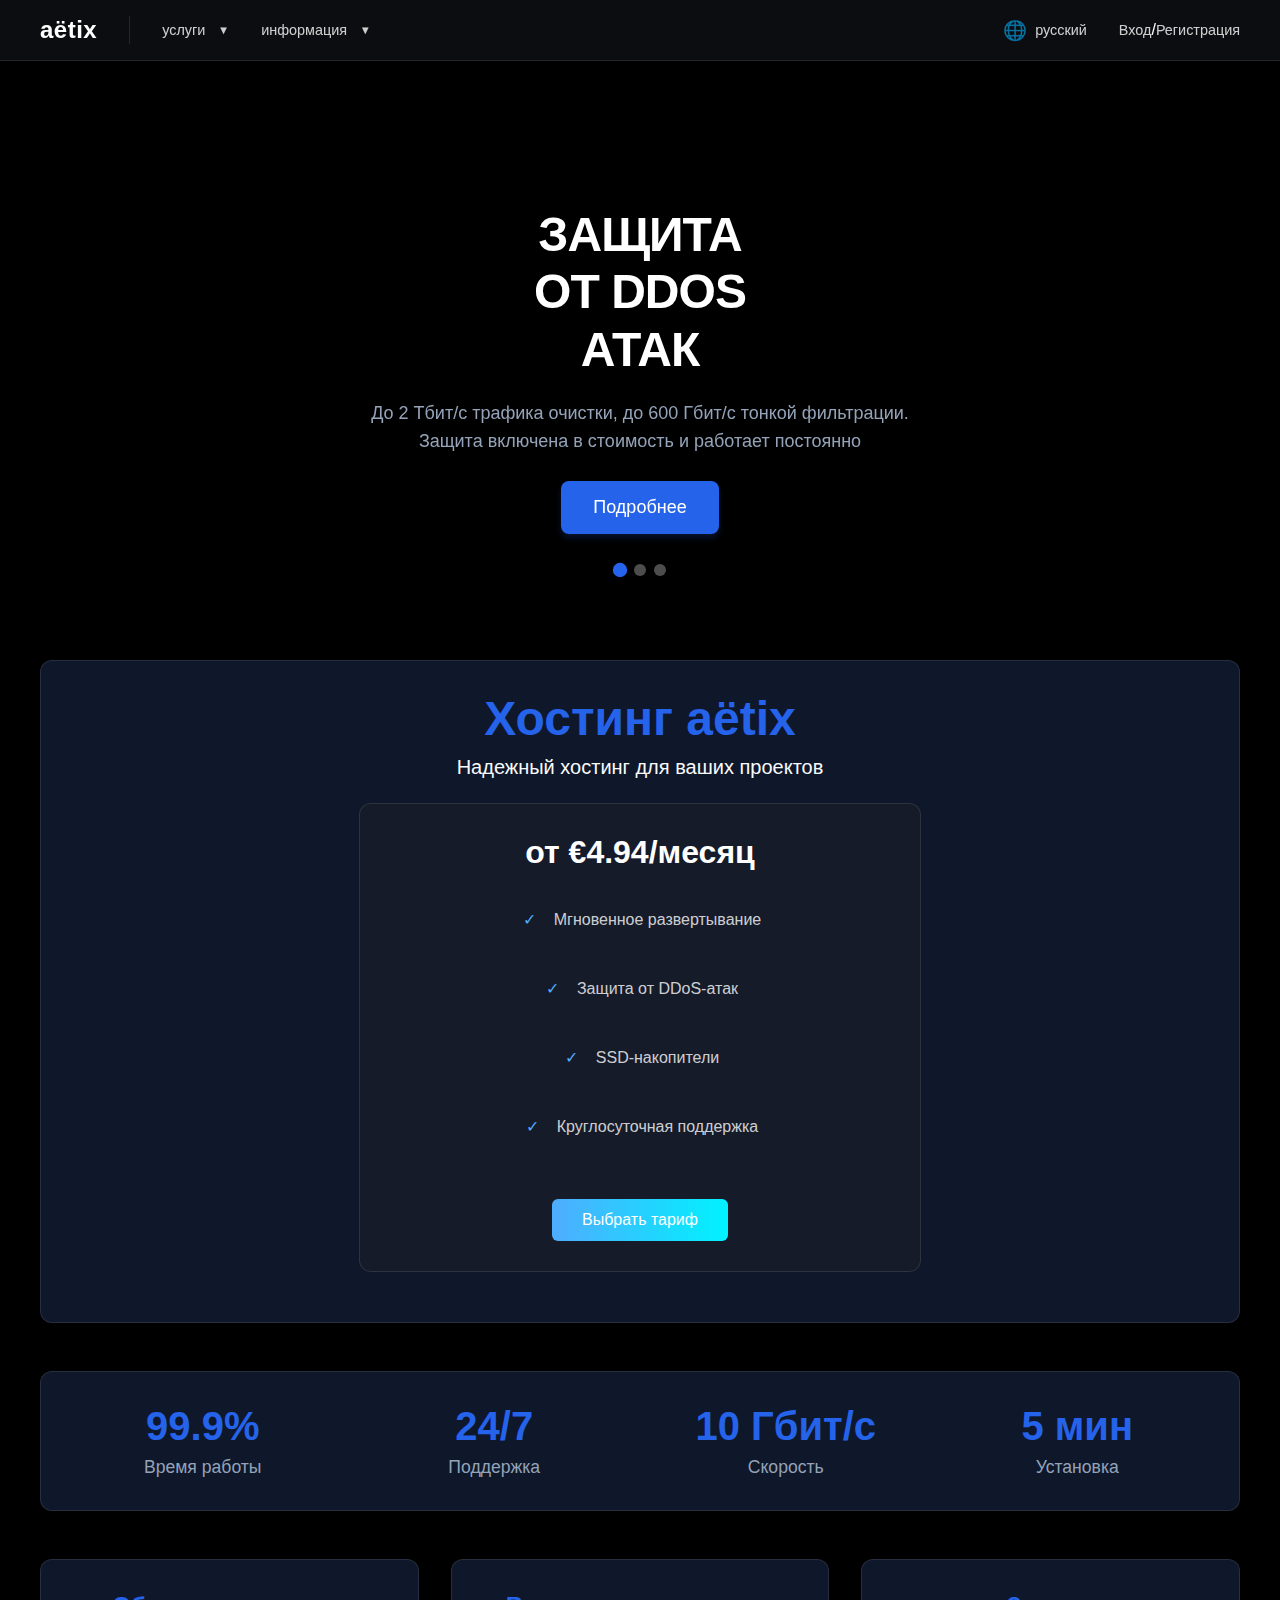
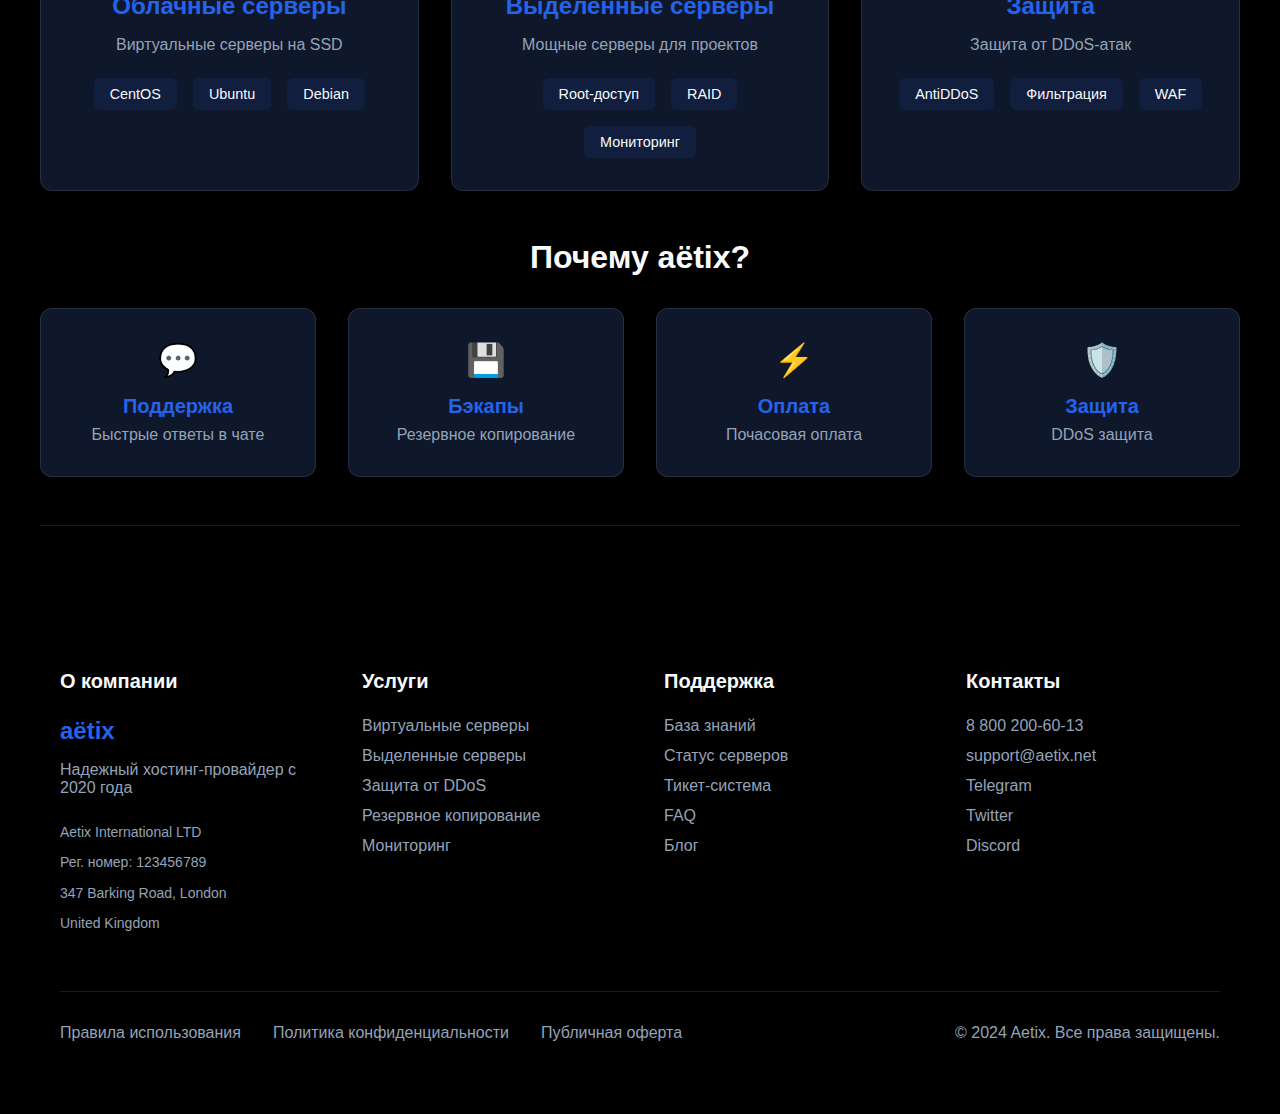
==== index.html @ a1e2b051 "Первоначальная версия хостинг-сайта aёtix" ====
<!DOCTYPE html>
<html lang="ru">
<head>
    <meta charset="UTF-8">
    <meta name="viewport" content="width=device-width, initial-scale=1.0">
    <title>aёtix — Хостинг</title>
    <link rel="stylesheet" href="css/base.css">
    <link rel="stylesheet" href="css/navbar.css">
    <link rel="stylesheet" href="css/hero.css">
    <link rel="stylesheet" href="css/pricing.css">
    <link rel="stylesheet" href="css/stats.css">
    <link rel="stylesheet" href="css/services.css">
    <link rel="stylesheet" href="css/benefits.css">
    <link rel="stylesheet" href="css/footer.css">
    <link rel="stylesheet" href="https://cdn.jsdelivr.net/npm/swiper@8/swiper-bundle.min.css">
    <link rel="stylesheet" href="css/swiper.css">
</head>
<body>
    <nav class="navbar">
        <div class="nav-container">
            <div class="nav-left">
                <a href="/" class="logo">aёtix</a>
                <button class="burger-menu" aria-label="Открыть меню">
                    <span class="burger-line"></span>
                    <span class="burger-line"></span>
                    <span class="burger-line"></span>
                </button>
            </div>
            <div class="nav-center">
                <div class="dropdown">
                    <a href="#" class="nav-item">услуги <span class="dropdown-arrow">▼</span></a>
                    <div class="dropdown-menu">
                        <a href="/vds.html" class="dropdown-item">
                            <span class="dropdown-icon">🌐</span>
                            <div class="dropdown-content">
                                <div class="dropdown-title">облачные серверы (VDS)</div>
                                <div class="dropdown-description">современные процессоры и NVMe SSD</div>
                            </div>
                        </a>
                        <a href="/hicpu2.html" class="dropdown-item">
                            <span class="dropdown-icon">⚡</span>
                            <div class="dropdown-content">
                                <div class="dropdown-title">high-cpu серверы</div>
                                <div class="dropdown-description">невероятно быстрые и мощные</div>
                            </div>
                        </a>
                    </div>
                </div>
                <div class="dropdown">
                    <a href="#" class="nav-item">информация <span class="dropdown-arrow">▼</span></a>
                    <div class="dropdown-menu">
                        <a href="/contacts.html" class="dropdown-item">
                            <span class="dropdown-icon">📞</span>
                            <div class="dropdown-content">
                                <div class="dropdown-title">контакты</div>
                                <div class="dropdown-description">связаться с нами</div>
                            </div>
                        </a>
                    </div>
                </div>
            </div>
            <div class="nav-right">
                <div class="language-selector">
                    <span class="globe-icon">🌐</span>
                    <span>русский</span>
                </div>
                <div class="auth-buttons">
                    <a href="#" class="nav-item">Вход</a> / <a href="#" class="nav-item">Регистрация</a>
                </div>
            </div>
            <div class="nav-mobile" id="navMobile"></div>
        </div>
    </nav>

    <div class="container">
        <div class="swiper-section">
            <div class="swiper">
                <div class="swiper-wrapper">
                    <div class="swiper-slide">
                        <div class="slide-content">
                            <h1>ЗАЩИТА<br>ОТ DDOS<br>АТАК</h1>
                            <p>До 2 Тбит/с трафика очистки, до 600 Гбит/с тонкой фильтрации.<br>Защита включена в стоимость и работает постоянно</p>
                            <a href="#" class="slide-button">Подробнее</a>
                        </div>
                    </div>
                    <div class="swiper-slide">
                        <div class="slide-content">
                            <h1>ОБЛАЧНЫЕ<br>СЕРВЕРЫ<br>VDS</h1>
                            <p>Виртуальные серверы на мощных процессорах AMD<br>и NVMe SSD накопителях</p>
                            <a href="/vds.html" class="slide-button">Выбрать сервер</a>
                        </div>
                    </div>
                    <div class="swiper-slide">
                        <div class="slide-content">
                            <h1>HIGH-CPU<br>СЕРВЕРЫ</h1>
                            <p>Самые мощные виртуальные серверы на базе<br>AMD Ryzen Threadripper 3990X и Intel Core i9-12900K</p>
                            <a href="/hicpu2.html" class="slide-button">Выбрать сервер</a>
                        </div>
                    </div>
                </div>
                <div class="swiper-pagination"></div>
            </div>
        </div>

        <div class="hero-section">
            <div class="hero-text">
                <h1>Хостинг aёtix</h1>
                <p>Надежный хостинг для ваших проектов</p>
            </div>
            <div class="price-section">
                <div class="price-tag">от €4.94/месяц</div>
                <ul class="features-list">
                    <li>Мгновенное развертывание</li>
                    <li>Защита от DDoS-атак</li>
                    <li>SSD-накопители</li>
                    <li>Круглосуточная поддержка</li>
                </ul>
                <a href="/vds.html" class="cta-button">Выбрать тариф</a>
            </div>
        </div>

        <div class="stats-section">
            <div class="stat-item">
                <div class="stat-number">99.9%</div>
                <div class="stat-label">Время работы</div>
            </div>
            <div class="stat-item">
                <div class="stat-number">24/7</div>
                <div class="stat-label">Поддержка</div>
            </div>
            <div class="stat-item">
                <div class="stat-number">10 Гбит/с</div>
                <div class="stat-label">Скорость</div>
            </div>
            <div class="stat-item">
                <div class="stat-number">5 мин</div>
                <div class="stat-label">Установка</div>
            </div>
        </div>

        <div class="services-grid">
            <div class="service-card">
                <h2 class="service-title">Облачные серверы</h2>
                <p>Виртуальные серверы на SSD</p>
                <ul class="os-list">
                    <li class="os-item">CentOS</li>
                    <li class="os-item">Ubuntu</li>
                    <li class="os-item">Debian</li>
                </ul>
            </div>

            <div class="service-card">
                <h2 class="service-title">Выделенные серверы</h2>
                <p>Мощные серверы для проектов</p>
                <ul class="os-list">
                    <li class="os-item">Root-доступ</li>
                    <li class="os-item">RAID</li>
                    <li class="os-item">Мониторинг</li>
                </ul>
            </div>

            <div class="service-card">
                <h2 class="service-title">Защита</h2>
                <p>Защита от DDoS-атак</p>
                <ul class="os-list">
                    <li class="os-item">AntiDDoS</li>
                    <li class="os-item">Фильтрация</li>
                    <li class="os-item">WAF</li>
                </ul>
            </div>
        </div>

        <div class="why-section">
            <h2>Почему aёtix?</h2>
            <div class="benefits-grid">
                <div class="benefit-card">
                    <div class="benefit-icon">💬</div>
                    <h3>Поддержка</h3>
                    <p>Быстрые ответы в чате</p>
                </div>

                <div class="benefit-card">
                    <div class="benefit-icon">💾</div>
                    <h3>Бэкапы</h3>
                    <p>Резервное копирование</p>
                </div>

                <div class="benefit-card">
                    <div class="benefit-icon">⚡</div>
                    <h3>Оплата</h3>
                    <p>Почасовая оплата</p>
                </div>

                <div class="benefit-card">
                    <div class="benefit-icon">🛡️</div>
                    <h3>Защита</h3>
                    <p>DDoS защита</p>
                </div>
            </div>
        </div>

        <footer class="footer-section">
            <div class="container">
                <div class="footer-content">
                    <div class="footer-column">
                        <h3>О компании</h3>
                        <div class="company-logo">aёtix</div>
                        <p class="company-description">Надежный хостинг-провайдер с 2020 года</p>
                        <div class="company-info">
                            <p>Aetix International LTD</p>
                            <p>Рег. номер: 123456789</p>
                            <p>347 Barking Road, London</p>
                            <p>United Kingdom</p>
                        </div>
                    </div>
                    
                    <div class="footer-column">
                        <h3>Услуги</h3>
                        <ul>
                            <li><a href="#">Виртуальные серверы</a></li>
                            <li><a href="#">Выделенные серверы</a></li>
                            <li><a href="#">Защита от DDoS</a></li>
                            <li><a href="#">Резервное копирование</a></li>
                            <li><a href="#">Мониторинг</a></li>
                        </ul>
                    </div>
                    
                    <div class="footer-column">
                        <h3>Поддержка</h3>
                        <ul>
                            <li><a href="#">База знаний</a></li>
                            <li><a href="#">Статус серверов</a></li>
                            <li><a href="#">Тикет-система</a></li>
                            <li><a href="#">FAQ</a></li>
                            <li><a href="#">Блог</a></li>
                        </ul>
                    </div>
                    
                    <div class="footer-column">
                        <h3>Контакты</h3>
                        <ul class="contacts-list">
                            <li><a href="tel:88002006013">8 800 200-60-13</a></li>
                            <li><a href="mailto:support@aetix.net">support@aetix.net</a></li>
                            <li><a href="#">Telegram</a></li>
                            <li><a href="#">Twitter</a></li>
                            <li><a href="#">Discord</a></li>
                        </ul>
                    </div>
                </div>

                <div class="footer-bottom">
                    <div class="footer-links">
                        <a href="#">Правила использования</a>
                        <a href="#">Политика конфиденциальности</a>
                        <a href="#">Публичная оферта</a>
                    </div>
                    <div class="copyright">
                        © 2024 Aetix. Все права защищены.
                    </div>
                </div>
            </div>
        </footer>
    </div>
    <script src="https://cdn.jsdelivr.net/npm/swiper@8/swiper-bundle.min.js"></script>
    <script src="js/navbar.js"></script>
    <script>
        new Swiper('.swiper', {
            direction: 'horizontal',
            loop: true,
            autoplay: {
                delay: 5000,
                disableOnInteraction: false,
            },
            pagination: {
                el: '.swiper-pagination',
                clickable: true,
            },
            effect: 'slide',
            speed: 1000,
        });
    </script>
</body>
</html>
---- css/base.css ----
:root {
    --primary: #2563EB;
    --primary-dark: #1E40AF;
    --background: #0F172A;
    --text: #F8FAFC;
    --text-secondary: #94A3B8;
    --border: rgba(255, 255, 255, 0.1);
}

* {
    margin: 0;
    padding: 0;
}

body {
    margin: 0;
    padding: 0;
    font-family: Arial, sans-serif;
    background-color: #000000;
    color: #fff;
}

.container {
    max-width: 1200px;
    margin: 0 auto;
    padding: 80px 20px 20px;
}

@media (max-width: 480px) {
    .container {
        padding: 60px 15px 15px;
    }
}
---- css/navbar.css ----
.navbar {
    background-color: rgba(15, 16, 20, 0.8);
    padding: 1rem 0;
    backdrop-filter: blur(10px);
    position: fixed;
    width: 100%;
    top: 0;
    z-index: 100;
    border-bottom: 1px solid rgba(255, 255, 255, 0.1);
}

.nav-container {
    max-width: 1200px;
    margin: 0 auto;
    display: flex;
    justify-content: space-between;
    align-items: center;
    padding: 0 2rem;
    position: relative;
}

.nav-left {
    display: flex;
    align-items: center;
    gap: 2rem;
}

.nav-center {
    display: flex;
    align-items: center;
    gap: 2rem;
    margin-left: 2rem;
}

.nav-right {
    display: flex;
    align-items: center;
    gap: 2rem;
    margin-left: auto;
}

.logo {
    font-size: 1.5rem;
    text-decoration: none;
    color: #fff;
    font-weight: bold;
    letter-spacing: 0.5px;
    padding-right: 2rem;
    border-right: 1px solid rgba(255, 255, 255, 0.1);
    transition: opacity 0.2s ease;
}

.logo:hover {
    opacity: 0.9;
}

.nav-item {
    text-decoration: none;
    color: rgba(255, 255, 255, 0.8);
    font-size: 0.9rem;
    display: flex;
    align-items: center;
    gap: 0.5rem;
    transition: color 0.2s ease;
}

.dropdown {
    position: relative;
}

.nav-mobile {
    display: flex;
    align-items: center;
    gap: 2rem;
}

/* Общие стили для выпадающих меню */
.dropdown-menu {
    position: absolute;
    top: calc(100% + 0.5rem);
    left: 0;
    background-color: rgba(15, 23, 42, 0.98);
    border: 1px solid rgba(255, 255, 255, 0.1);
    border-radius: 12px;
    padding: 0.6rem;
    min-width: 240px;
    opacity: 0;
    visibility: hidden;
    transform: translateY(-10px);
    transition: all 0.2s ease;
    box-shadow: 0 4px 20px rgba(0, 0, 0, 0.3);
    backdrop-filter: blur(10px);
}

/* Общие стили для пунктов меню */
.dropdown-item {
    display: flex;
    align-items: center;
    gap: 0.8rem;
    padding: 0.8rem;
    color: rgba(255, 255, 255, 0.9);
    text-decoration: none;
    transition: all 0.2s ease;
    border-radius: 8px;
    margin-bottom: 0.2rem;
}

.dropdown-item:last-child {
    margin-bottom: 0;
}

.dropdown-item:hover {
    background-color: rgba(37, 99, 235, 0.2);
    color: #fff;
}

.dropdown-icon {
    display: flex;
    align-items: center;
    justify-content: center;
    width: 32px;
    height: 32px;
    background: rgba(37, 99, 235, 0.1);
    border-radius: 8px;
    font-size: 1.1rem;
}

.dropdown-content {
    flex: 1;
}

.dropdown-title {
    font-size: 0.9rem;
    font-weight: 500;
    color: #fff;
    margin-bottom: 0.1rem;
}

.dropdown-description {
    font-size: 0.8rem;
    color: rgba(255, 255, 255, 0.6);
    line-height: 1.3;
}

/* Общие стили для появления меню */
.dropdown:hover .dropdown-menu {
    opacity: 1;
    visibility: visible;
    transform: translateY(0);
}

/* Стили для контента в меню "Услуги" */
.dropdown:first-child .dropdown-content {
    flex: 1;
}

.dropdown:first-child .dropdown-title {
    font-size: 0.9rem;
    font-weight: 500;
    color: #fff;
    margin-bottom: 0.1rem;
}

.dropdown:first-child .dropdown-description {
    font-size: 0.8rem;
    color: rgba(255, 255, 255, 0.6);
    line-height: 1.3;
}

/* Стрелка выпадающего меню */
.dropdown-arrow {
    font-size: 0.7rem;
    margin-left: 0.3rem;
    transition: transform 0.2s ease;
}

.dropdown:hover .dropdown-arrow {
    transform: rotate(180deg);
}

/* Анимация появления меню */
@keyframes menuAppear {
    from {
        opacity: 0;
        transform: translateY(-10px);
    }
    to {
        opacity: 1;
        transform: translateY(0);
    }
}

.dropdown-menu {
    animation: menuAppear 0.2s ease forwards;
}

/* Стили для активного состояния */
.nav-item.active {
    color: #fff;
}

.nav-item.active .dropdown-arrow {
    transform: rotate(180deg);
}

.language-selector {
    display: flex;
    align-items: center;
    gap: 0.5rem;
    font-size: 0.9rem;
    color: rgba(255, 255, 255, 0.8);
    cursor: pointer;
}

.globe-icon {
    font-size: 1.2rem;
    opacity: 0.8;
}

.auth-buttons {
    display: flex;
    align-items: center;
}

.nav-item:hover {
    color: #fff;
}

.language-selector:hover {
    color: #fff;
}

.language-selector:hover .globe-icon {
    opacity: 1;
}

.contact-details {
    padding: 0;
}

.contact-details.no-border {
    border-top: none;
    margin-top: 0;
}

.contact-item {
    display: flex;
    align-items: center;
    gap: 0.75rem;
    padding: 0.5rem 0;
    color: rgba(255, 255, 255, 0.8);
    text-decoration: none;
    font-size: 0.95rem;
    transition: all 0.2s ease;
}

.contact-item:hover {
    color: #fff;
}

.contact-icon {
    font-size: 1rem;
    opacity: 0.7;
    color: rgba(255, 255, 255, 0.6);
}

.social-links {
    display: flex;
    flex-direction: column;
    gap: 0.5rem;
    margin-top: 1rem;
}

.social-link {
    display: flex;
    align-items: center;
    gap: 0.75rem;
    color: rgba(255, 255, 255, 0.8);
    text-decoration: none;
    font-size: 0.95rem;
    padding: 0.5rem 0;
    transition: all 0.2s ease;
}

.social-link:hover {
    color: #fff;
}

.social-icon {
    font-size: 1rem;
    opacity: 0.7;
    color: rgba(255, 255, 255, 0.6);
}

.burger-menu {
    display: none;
    background: none;
    border: none;
    cursor: pointer;
    padding: 0;
    margin-left: 0;
}

.burger-line {
    display: block;
    width: 25px;
    height: 2px;
    background-color: #F8FAFC;
    margin: 5px 0;
    transition: transform 0.3s ease;
}

@media (max-width: 768px) {
    .burger-menu {
        display: block;
        margin-left: 0.5rem;
    }

    .logo {
        padding-right: 0.5rem;
    }

    .nav-left {
        gap: 0;
    }

    .nav-center {
        display: none;
        position: absolute;
        top: 100%;
        left: 0;
        width: 250px;
        background-color: rgba(15, 16, 20, 0.98);
        padding: 1rem;
        flex-direction: column;
        gap: 1rem;
        border-right: 1px solid rgba(255, 255, 255, 0.1);
        margin-left: 0;
        height: calc(100vh - 60px);
        backdrop-filter: blur(10px);
    }

    .nav-center.active {
        display: flex;
    }

    .nav-container {
        justify-content: space-between;
    }

    .nav-left {
        width: auto;
        display: flex;
        align-items: center;
    }

    .nav-left .dropdown {
        display: none;
    }

    .nav-center .dropdown {
        width: 100%;
    }

    .nav-center .dropdown-menu {
        position: static;
        width: 100%;
        margin-top: 0.5rem;
        box-shadow: none;
        opacity: 1;
        visibility: visible;
        transform: none;
        display: none;
        background-color: rgba(15, 16, 20, 0.5);
    }

    .nav-center .dropdown.active .dropdown-menu {
        display: block;
    }

    .nav-center .nav-item {
        width: 100%;
        padding: 0.5rem 0;
    }

    .burger-menu.active .burger-line:nth-child(1) {
        transform: rotate(45deg) translate(5px, 5px);
    }

    .burger-menu.active .burger-line:nth-child(2) {
        opacity: 0;
    }

    .burger-menu.active .burger-line:nth-child(3) {
        transform: rotate(-45deg) translate(7px, -7px);
    }
}
---- css/hero.css ----
/* Hero section */
.hero-section {
    text-align: center;
    padding: 30px 0;
    background: #0F172A;
    margin: 20px 0;
    border-radius: 12px;
    border: 1px solid rgba(255, 255, 255, 0.1);
}

.hero-text h1 {
    font-size: 48px;
    margin-bottom: 10px;
    color: #2563EB;
}

.hero-text p {
    font-size: 1.25rem;
    color: #F8FAFC;
    margin-bottom: 1.5rem;
}

.hero-description {
    font-size: 1.25rem;
    color: rgba(255, 255, 255, 0.7);
    margin-bottom: 3rem;
    line-height: 1.5;
    max-width: 500px;
}

.hero-form {
    display: flex;
    gap: 1rem;
    margin-bottom: 2rem;
    max-width: 500px;
}

.hero-input {
    flex: 1;
    background: rgba(255, 255, 255, 0.05);
    border: 1px solid rgba(255, 255, 255, 0.1);
    border-radius: 8px;
    padding: 1rem 1.5rem;
    color: #fff;
    font-size: 1rem;
    transition: border-color 0.2s ease;
}

.hero-input:focus {
    outline: none;
    border-color: rgba(255, 255, 255, 0.3);
}

.hero-input::placeholder {
    color: rgba(255, 255, 255, 0.4);
}

.hero-button {
    background: #fff;
    color: #000;
    border: none;
    border-radius: 8px;
    padding: 1rem 2rem;
    font-size: 1rem;
    font-weight: 600;
    cursor: pointer;
    transition: all 0.2s ease;
    white-space: nowrap;
}

.hero-button:hover {
    background: rgba(255, 255, 255, 0.9);
}

.price-section {
    margin-top: 2rem;
    text-align: center;
}

.price-tag {
    font-size: 2rem;
    font-weight: bold;
    margin-bottom: 1.5rem;
    color: #F8FAFC;
}

.features-list {
    list-style: none;
    margin: 0;
    padding: 0;
    display: flex;
    flex-direction: column;
    align-items: center;
    gap: 0.75rem;
    margin-bottom: 1.5rem;
}

.features-list li {
    background: transparent;
    padding: 0.25rem 1rem;
    font-size: 1rem;
    color: #94A3B8;
    display: flex;
    align-items: center;
    gap: 0.5rem;
}

.features-list li::before {
    content: "✓";
    color: #2563EB;
}

.cta-button {
    display: inline-block;
    background: #2563EB;
    color: #F8FAFC;
    text-decoration: none;
    padding: 1rem 2rem;
    border-radius: 8px;
    font-weight: 600;
    transition: background-color 0.2s ease;
}

.cta-button:hover {
    background: #1E40AF;
}

@media (max-width: 768px) {
    .hero-text h1 {
        font-size: 36px;
    }

    .hero::after {
        opacity: 0.3;
        width: 100%;
        background-position: center right;
    }

    .hero-form {
        flex-direction: column;
    }

    .hero-button {
        width: 100%;
    }
}

@media (max-width: 480px) {
    .hero-text h1 {
        font-size: 2.5rem;
    }

    .hero-description {
        font-size: 1.1rem;
    }
}

/* Hero section */
.hero {
    display: flex;
    align-items: center;
    justify-content: space-between;
    gap: 40px;
    padding: 80px 0;
    background: linear-gradient(180deg, var(--background) 0%, #000000 100%);
}

.hero-content {
    flex: 1;
}

.hero h1 {
    font-size: 48px;
    font-weight: 700;
    margin-bottom: 24px;
    color: var(--text);
}

.hero p {
    font-size: 18px;
    color: var(--text-secondary);
    margin-bottom: 32px;
    max-width: 600px;
}

.hero-buttons {
    display: flex;
    gap: 16px;
}

.button {
    display: inline-flex;
    align-items: center;
    padding: 12px 24px;
    border-radius: 8px;
    font-weight: 500;
    transition: all 0.2s;
    text-decoration: none;
}

.button-primary {
    background: var(--primary);
    color: white;
}

.button-primary:hover {
    background: var(--primary-dark);
}

.button-secondary {
    background: transparent;
    border: 1px solid var(--border);
    color: var(--text);
}

.button-secondary:hover {
    background: rgba(255, 255, 255, 0.1);
}

.hero-image {
    flex: 1;
    display: flex;
    justify-content: center;
}

.hero-image img {
    max-width: 100%;
    height: auto;
}

.hero-social {
    display: flex;
    gap: 1rem;
}

.social-link {
    width: 48px;
    height: 48px;
    display: flex;
    align-items: center;
    justify-content: center;
    background: rgba(255, 255, 255, 0.05);
    border: 1px solid rgba(255, 255, 255, 0.1);
    border-radius: 8px;
    transition: all 0.2s ease;
}

.social-link:hover {
    background: rgba(255, 255, 255, 0.1);
}

.social-link svg {
    width: 24px;
    height: 24px;
    color: rgba(255, 255, 255, 0.7);
    transition: color 0.2s ease;
}

.social-link:hover svg {
    color: #fff;
}

/* Медиа-запросы */
@media (max-width: 1200px) {
    .hero::after {
        width: 40%;
    }
}

@media (max-width: 768px) {
    .hero {
        flex-direction: column;
        text-align: center;
        padding: 40px 0;
    }

    .hero h1 {
        font-size: 36px;
    }

    .hero-buttons {
        justify-content: center;
    }
}

@media (max-width: 480px) {
    .hero h1 {
        font-size: 2.5rem;
    }

    .hero p {
        font-size: 1.1rem;
    }
}
---- css/pricing.css ----
.price-section {
    background: rgba(30, 32, 40, 0.5);
    padding: 30px;
    border-radius: 12px;
    margin: 20px auto;
    max-width: 500px;
    border: 1px solid rgba(255, 255, 255, 0.1);
}

.price-tag {
    font-size: 32px;
    color: #fff;
    margin-bottom: 20px;
}

.features-list {
    list-style: none;
    padding: 0;
}

.features-list li {
    margin: 15px 0;
    padding-left: 20px;
    color: rgba(255, 255, 255, 0.8);
}

.features-list li::before {
    content: "✓";
    margin-right: 10px;
    color: #4facfe;
}

.cta-button {
    display: inline-block;
    background: linear-gradient(90deg, #4facfe 0%, #00f2fe 100%);
    color: white;
    padding: 12px 30px;
    text-decoration: none;
    border-radius: 6px;
    margin-top: 20px;
    font-weight: 500;
    transition: transform 0.2s;
}

.cta-button:hover {
    transform: translateY(-2px);
}

.vds-plans {
    padding: 60px 0;
}

.vds-plans h2 {
    text-align: center;
    font-size: 36px;
    margin-bottom: 40px;
    color: #fff;
}

.plans-grid {
    display: grid;
    grid-template-columns: repeat(auto-fit, minmax(300px, 1fr));
    gap: 30px;
    padding: 0 20px;
}

.plan-card {
    background: rgba(30, 32, 40, 0.5);
    border: 1px solid rgba(255, 255, 255, 0.1);
    border-radius: 12px;
    padding: 30px;
    text-align: center;
    position: relative;
    transition: transform 0.2s;
}

.plan-card:hover {
    transform: translateY(-5px);
}

.plan-card.popular {
    border-color: #4facfe;
}

.popular-badge {
    position: absolute;
    top: -12px;
    left: 50%;
    transform: translateX(-50%);
    background: #4facfe;
    color: #fff;
    padding: 4px 12px;
    border-radius: 20px;
    font-size: 14px;
}

.plan-header {
    margin-bottom: 30px;
}

.plan-header h3 {
    font-size: 24px;
    color: #fff;
    margin-bottom: 15px;
}

.plan-price {
    color: #fff;
}

.price {
    font-size: 36px;
    font-weight: 700;
}

.period {
    font-size: 16px;
    color: rgba(255, 255, 255, 0.6);
}

.plan-features {
    list-style: none;
    padding: 0;
    margin-bottom: 30px;
}

.plan-features li {
    color: rgba(255, 255, 255, 0.8);
    margin: 10px 0;
}

.plan-button {
    display: inline-block;
    background: linear-gradient(90deg, #4facfe 0%, #00f2fe 100%);
    color: white;
    padding: 12px 30px;
    text-decoration: none;
    border-radius: 6px;
    font-weight: 500;
    transition: transform 0.2s;
}

.plan-button:hover {
    transform: translateY(-2px);
}

@media (max-width: 768px) {
    .vds-plans h2 {
        font-size: 28px;
    }

    .plans-grid {
        grid-template-columns: 1fr;
        max-width: 400px;
        margin: 0 auto;
    }
}
---- css/stats.css ----
.stats-section {
    display: grid;
    grid-template-columns: repeat(4, 1fr);
    gap: 2rem;
    margin: 3rem 0;
    padding: 2rem;
    background: #0F172A;
    border-radius: 12px;
    border: 1px solid rgba(255, 255, 255, 0.1);
}

.stat-item {
    text-align: center;
}

.stat-number {
    font-size: 2.5rem;
    font-weight: bold;
    color: #2563EB;
    margin-bottom: 0.5rem;
}

.stat-label {
    color: #94A3B8;
    font-size: 1.1rem;
}

@media (max-width: 768px) {
    .stats-section {
        grid-template-columns: repeat(2, 1fr);
        gap: 1.5rem;
        padding: 1.5rem;
        margin: 2rem 1rem;
    }

    .stat-number {
        font-size: 2rem;
    }

    .stat-label {
        font-size: 1rem;
    }
}

@media (max-width: 480px) {
    .stats-section {
        grid-template-columns: 1fr;
        gap: 1rem;
        padding: 1rem;
    }
}
---- css/services.css ----
.services-grid {
    display: grid;
    grid-template-columns: repeat(auto-fit, minmax(300px, 1fr));
    gap: 2rem;
    margin: 3rem 0;
}

.service-card {
    background: #0F172A;
    padding: 2rem;
    border-radius: 12px;
    border: 1px solid rgba(255, 255, 255, 0.1);
    text-align: center;
}

.service-title {
    color: #2563EB;
    font-size: 1.5rem;
    margin-bottom: 1rem;
}

.service-card p {
    color: #94A3B8;
    margin-bottom: 1.5rem;
}

.os-list {
    list-style: none;
    padding: 0;
    margin: 0;
    display: flex;
    flex-wrap: wrap;
    justify-content: center;
    gap: 1rem;
}

.os-item {
    background: rgba(37, 99, 235, 0.1);
    color: #F8FAFC;
    padding: 0.5rem 1rem;
    border-radius: 6px;
    font-size: 0.9rem;
}

@media (max-width: 768px) {
    .services-grid {
        grid-template-columns: 1fr;
        gap: 1rem;
        margin: 2rem 1rem;
        padding: 0;
    }
    
    .service-card {
        
        margin: 0;
    }

    .service-title {
        font-size: 1.3rem;
    }

    .service-card p {
        font-size: 0.9rem;
    }
}
---- css/benefits.css ----
.why-section {
    margin: 3rem 0;
}

.why-section h2 {
    text-align: center;
    color: #F8FAFC;
    font-size: 2rem;
    margin-bottom: 2rem;
}

.benefits-grid {
    display: grid;
    grid-template-columns: repeat(auto-fit, minmax(250px, 1fr));
    gap: 2rem;
}

.benefit-card {
    background: #0F172A;
    padding: 2rem;
    border-radius: 12px;
    border: 1px solid rgba(255, 255, 255, 0.1);
    text-align: center;
}

.benefit-icon {
    font-size: 2rem;
    margin-bottom: 1rem;
}

.benefit-card h3 {
    color: #2563EB;
    font-size: 1.25rem;
    margin-bottom: 0.5rem;
}

.benefit-card p {
    color: #94A3B8;
}

@media (max-width: 768px) {
    .why-section {
        margin: 2rem 1rem;
        padding: 0;
    }

    .why-section h2 {
        font-size: 1.75rem;
        margin-bottom: 1.5rem;
    }

    .benefits-grid {
        grid-template-columns: repeat(2, 1fr);
        gap: 1rem;
    }

    .benefit-card {
      
        padding: 1.5rem;
    }

    .benefit-icon {
        font-size: 1.75rem;
        margin-bottom: 1rem;
    }

    .benefit-card h3 {
        font-size: 1.1rem;
        margin-bottom: 0.4rem;
    }

    .benefit-card p {
        font-size: 0.9rem;
        line-height: 1.4;
    }
}

@media (max-width: 480px) {
    .benefits-grid {
        grid-template-columns: 1fr;
    }
    
    .benefit-card {
      
    }
}
---- css/footer.css ----
.footer-section {
    background: #000000;
    padding: 4rem 0 2rem;
    border-top: 1px solid rgba(255, 255, 255, 0.1);
}

.footer-content {
    display: grid;
    grid-template-columns: repeat(auto-fit, minmax(200px, 1fr));
    gap: 3rem;
    margin-bottom: 3rem;
}

.footer-column h3 {
    color: #F8FAFC;
    font-size: 1.25rem;
    margin-bottom: 1.5rem;
}

.company-logo {
    color: #2563EB;
    font-size: 1.5rem;
    font-weight: bold;
    margin-bottom: 1rem;
}

.company-description {
    color: #94A3B8;
    margin-bottom: 1.5rem;
}

.company-info {
    color: rgba(255, 255, 255, 0.5);
    font-size: 14px;
    line-height: 1.6;
}

.company-info p {
    color: #94A3B8;
    margin-bottom: 0.5rem;
}

.footer-column ul {
    list-style: none;
    padding: 0;
}

.footer-column ul li {
    margin-bottom: 0.75rem;
}

.footer-column ul li a {
    color: #94A3B8;
    text-decoration: none;
    transition: color 0.2s;
}

.footer-column ul li a:hover {
    color: #F8FAFC;
}

.footer-bottom {
    padding-top: 2rem;
    border-top: 1px solid rgba(255, 255, 255, 0.1);
    display: flex;
    justify-content: space-between;
    align-items: center;
    flex-wrap: wrap;
    gap: 1rem;
}

.footer-links {
    display: flex;
    gap: 2rem;
}

.footer-links a {
    color: #94A3B8;
    text-decoration: none;
    transition: color 0.2s;
}

.footer-links a:hover {
    color: #F8FAFC;
}

.copyright {
    color: #94A3B8;
}

@media (max-width: 768px) {
    .footer-content {
        grid-template-columns: repeat(2, 1fr);
        gap: 30px;
    }
}

@media (max-width: 480px) {
    .footer-content {
        grid-template-columns: 1fr;
        gap: 2rem;
    }

    .footer-column {
        text-align: left;
    }

    .company-logo {
        text-align: left;
    }

    .company-info {
        text-align: left;
    }

    .footer-bottom {
        flex-direction: column;
        gap: 20px;
        text-align: center;
    }

    .footer-links {
        flex-direction: column;
        gap: 15px;
        align-items: flex-start;
    }
}
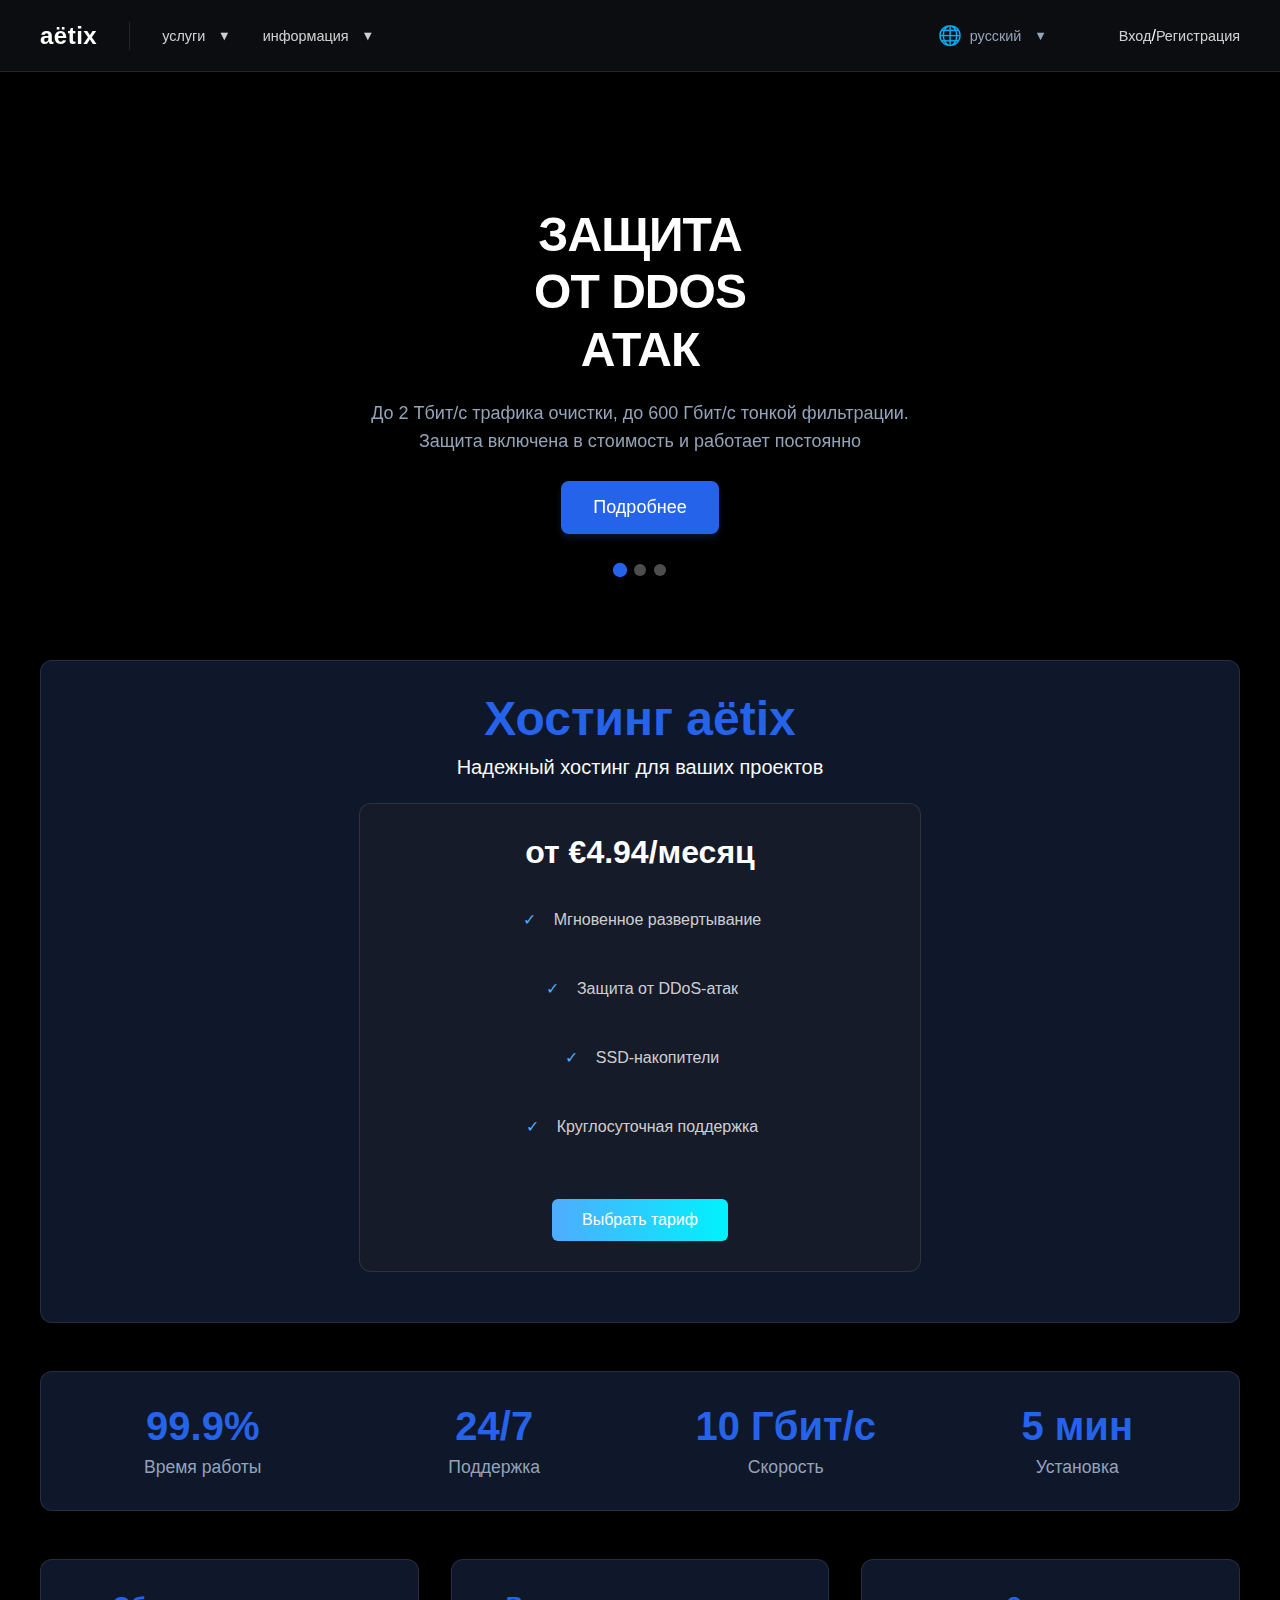
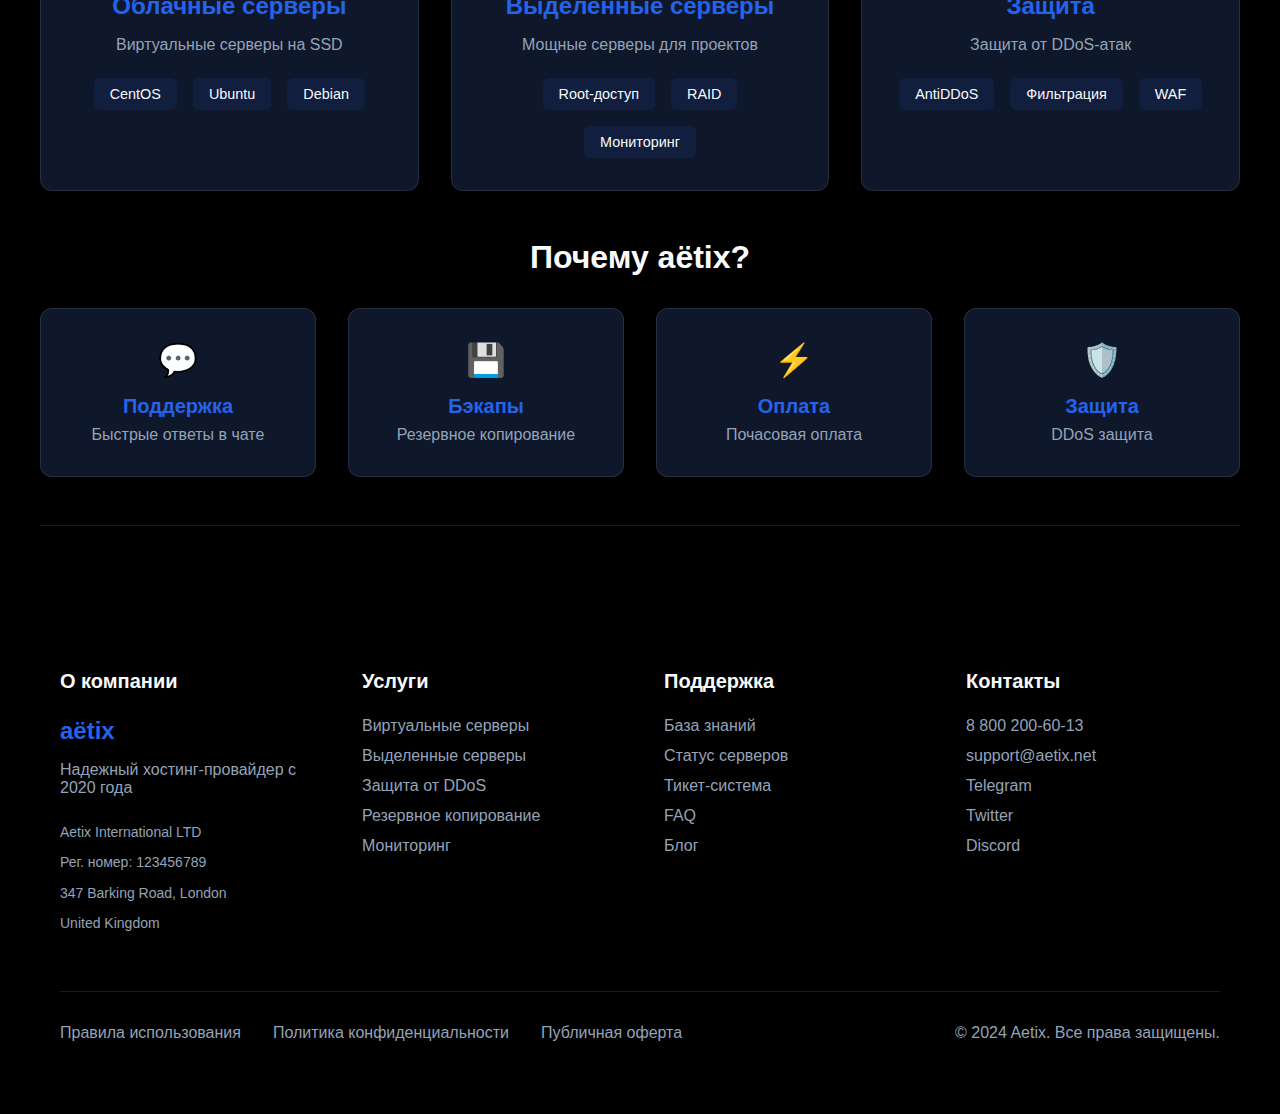
==== commit 04cf2145: "Добавлено выпадающее меню выбора языка" ====
--- a/index.html
+++ b/index.html
@@ -19,7 +19,7 @@
     <nav class="navbar">
         <div class="nav-container">
             <div class="nav-left">
-                <a href="/" class="logo">aёtix</a>
+                <a href="index.html" class="logo">aёtix</a>
                 <button class="burger-menu" aria-label="Открыть меню">
                     <span class="burger-line"></span>
                     <span class="burger-line"></span>
@@ -30,14 +30,14 @@
                 <div class="dropdown">
                     <a href="#" class="nav-item">услуги <span class="dropdown-arrow">▼</span></a>
                     <div class="dropdown-menu">
-                        <a href="/vds.html" class="dropdown-item">
+                        <a href="vds.html" class="dropdown-item">
                             <span class="dropdown-icon">🌐</span>
                             <div class="dropdown-content">
                                 <div class="dropdown-title">облачные серверы (VDS)</div>
                                 <div class="dropdown-description">современные процессоры и NVMe SSD</div>
                             </div>
                         </a>
-                        <a href="/hicpu2.html" class="dropdown-item">
+                        <a href="hicpu2.html" class="dropdown-item">
                             <span class="dropdown-icon">⚡</span>
                             <div class="dropdown-content">
                                 <div class="dropdown-title">high-cpu серверы</div>
@@ -49,7 +49,7 @@
                 <div class="dropdown">
                     <a href="#" class="nav-item">информация <span class="dropdown-arrow">▼</span></a>
                     <div class="dropdown-menu">
-                        <a href="/contacts.html" class="dropdown-item">
+                        <a href="contacts.html" class="dropdown-item">
                             <span class="dropdown-icon">📞</span>
                             <div class="dropdown-content">
                                 <div class="dropdown-title">контакты</div>
@@ -60,9 +60,16 @@
                 </div>
             </div>
             <div class="nav-right">
-                <div class="language-selector">
-                    <span class="globe-icon">🌐</span>
-                    <span>русский</span>
+                <div class="language-selector dropdown">
+                    <button class="language-button">
+                        <span class="globe-icon">🌐</span>
+                        <span class="current-lang">русский</span>
+                        <span class="dropdown-arrow">▼</span>
+                    </button>
+                    <div class="language-dropdown">
+                        <a href="#" class="language-option active">русский</a>
+                        <a href="#" class="language-option">english</a>
+                    </div>
                 </div>
                 <div class="auth-buttons">
                     <a href="#" class="nav-item">Вход</a> / <a href="#" class="nav-item">Регистрация</a>
@@ -87,14 +94,14 @@
                         <div class="slide-content">
                             <h1>ОБЛАЧНЫЕ<br>СЕРВЕРЫ<br>VDS</h1>
                             <p>Виртуальные серверы на мощных процессорах AMD<br>и NVMe SSD накопителях</p>
-                            <a href="/vds.html" class="slide-button">Выбрать сервер</a>
+                            <a href="vds.html" class="slide-button">Выбрать сервер</a>
                         </div>
                     </div>
                     <div class="swiper-slide">
                         <div class="slide-content">
                             <h1>HIGH-CPU<br>СЕРВЕРЫ</h1>
                             <p>Самые мощные виртуальные серверы на базе<br>AMD Ryzen Threadripper 3990X и Intel Core i9-12900K</p>
-                            <a href="/hicpu2.html" class="slide-button">Выбрать сервер</a>
+                            <a href="hicpu2.html" class="slide-button">Выбрать сервер</a>
                         </div>
                     </div>
                 </div>
@@ -115,7 +122,7 @@
                     <li>SSD-накопители</li>
                     <li>Круглосуточная поддержка</li>
                 </ul>
-                <a href="/vds.html" class="cta-button">Выбрать тариф</a>
+                <a href="vds.html" class="cta-button">Выбрать тариф</a>
             </div>
         </div>
 
--- a/css/navbar.css
+++ b/css/navbar.css
@@ -204,17 +204,69 @@
 }
 
 .language-selector {
+    position: relative;
+    margin-right: 2rem;
+}
+
+.language-button {
     display: flex;
     align-items: center;
     gap: 0.5rem;
+    background: none;
+    border: none;
+    color: #94A3B8;
+    cursor: pointer;
+    padding: 0.5rem;
     font-size: 0.9rem;
-    color: rgba(255, 255, 255, 0.8);
-    cursor: pointer;
 }
 
 .globe-icon {
     font-size: 1.2rem;
-    opacity: 0.8;
+}
+
+.dropdown-arrow {
+    font-size: 0.8rem;
+    transition: transform 0.3s ease;
+}
+
+.language-dropdown {
+    position: absolute;
+    top: 100%;
+    left: 0;
+    background: #0F172A;
+    border: 1px solid rgba(255, 255, 255, 0.1);
+    border-radius: 8px;
+    padding: 0.5rem;
+    min-width: 120px;
+    display: none;
+    z-index: 1000;
+}
+
+.language-selector:hover .language-dropdown {
+    display: block;
+}
+
+.language-selector:hover .dropdown-arrow {
+    transform: rotate(180deg);
+}
+
+.language-option {
+    display: block;
+    padding: 0.5rem 1rem;
+    color: #94A3B8;
+    text-decoration: none;
+    transition: all 0.2s ease;
+    border-radius: 4px;
+}
+
+.language-option:hover {
+    background: rgba(37, 99, 235, 0.1);
+    color: #F8FAFC;
+}
+
+.language-option.active {
+    color: #2563EB;
+    background: rgba(37, 99, 235, 0.1);
 }
 
 .auth-buttons {
@@ -394,4 +446,9 @@
     .burger-menu.active .burger-line:nth-child(3) {
         transform: rotate(-45deg) translate(7px, -7px);
     }
+
+    .language-dropdown {
+        right: 0;
+        left: auto;
+    }
 } 